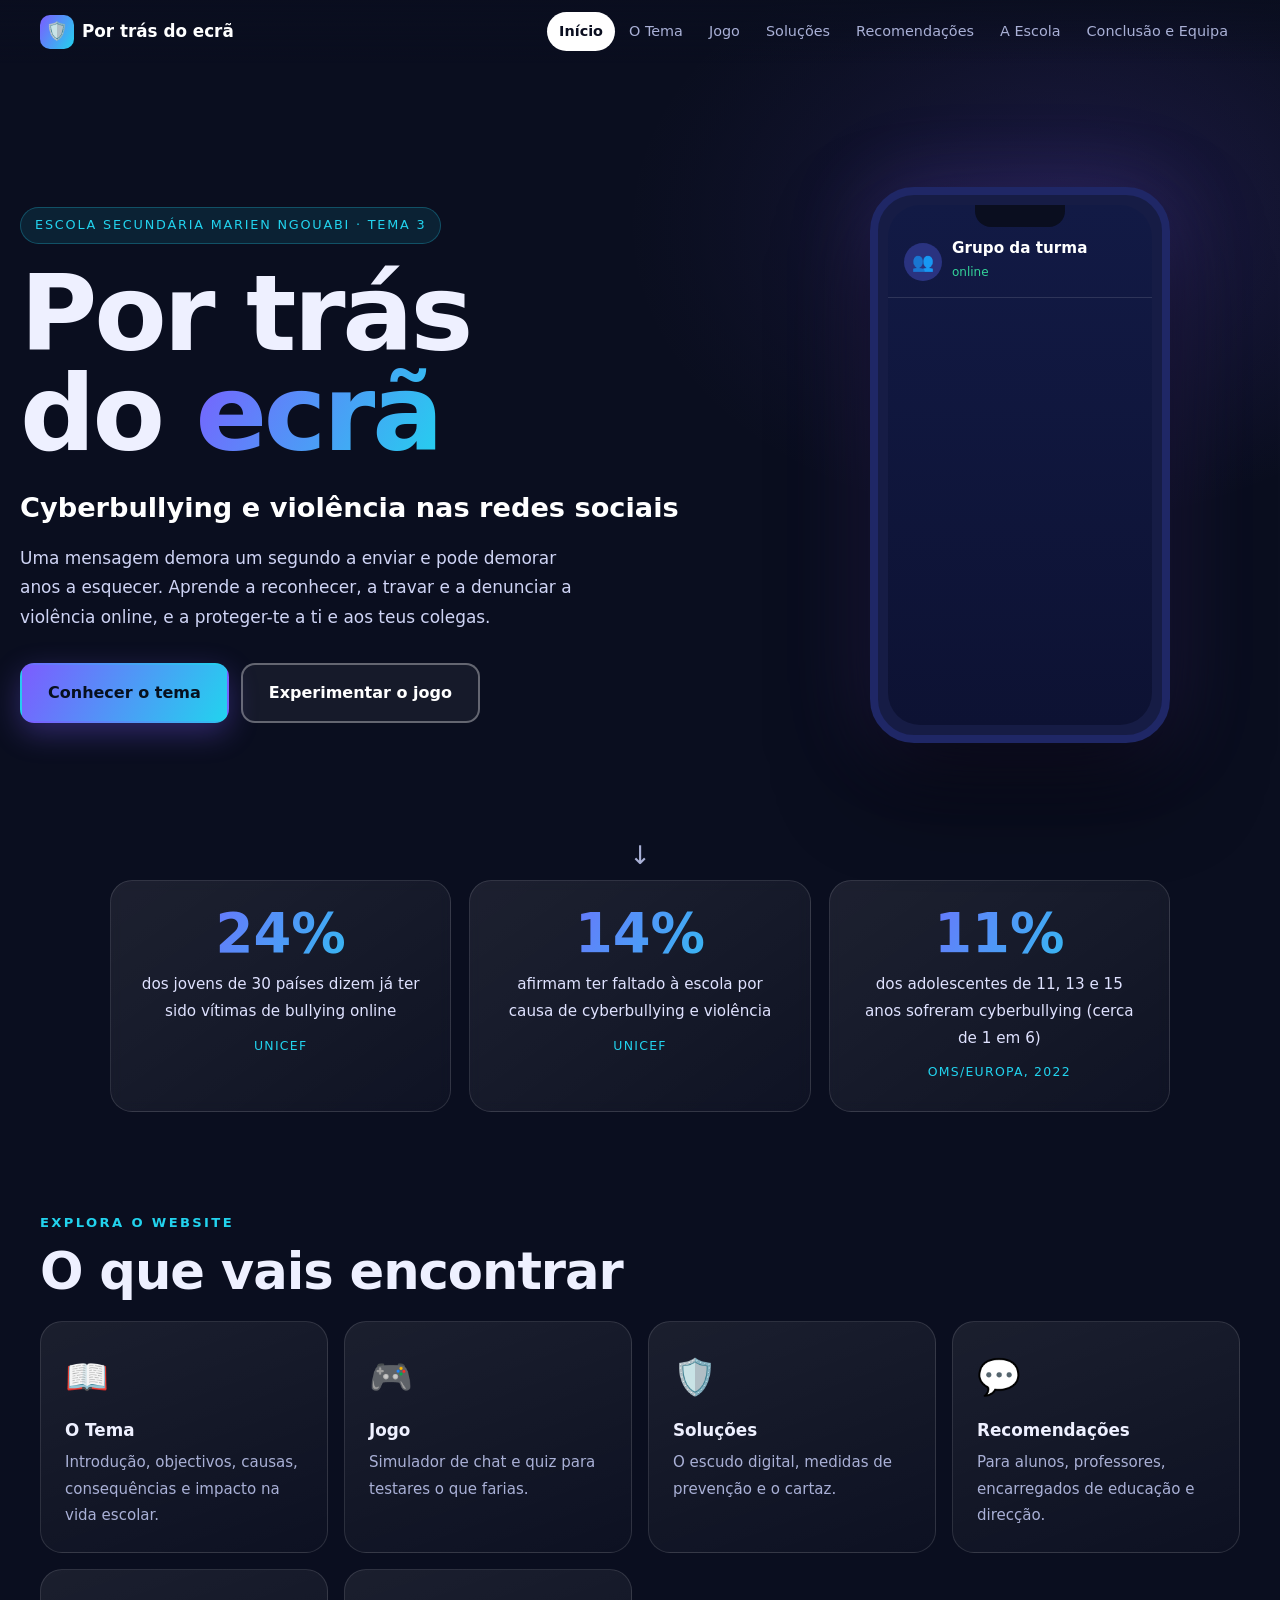
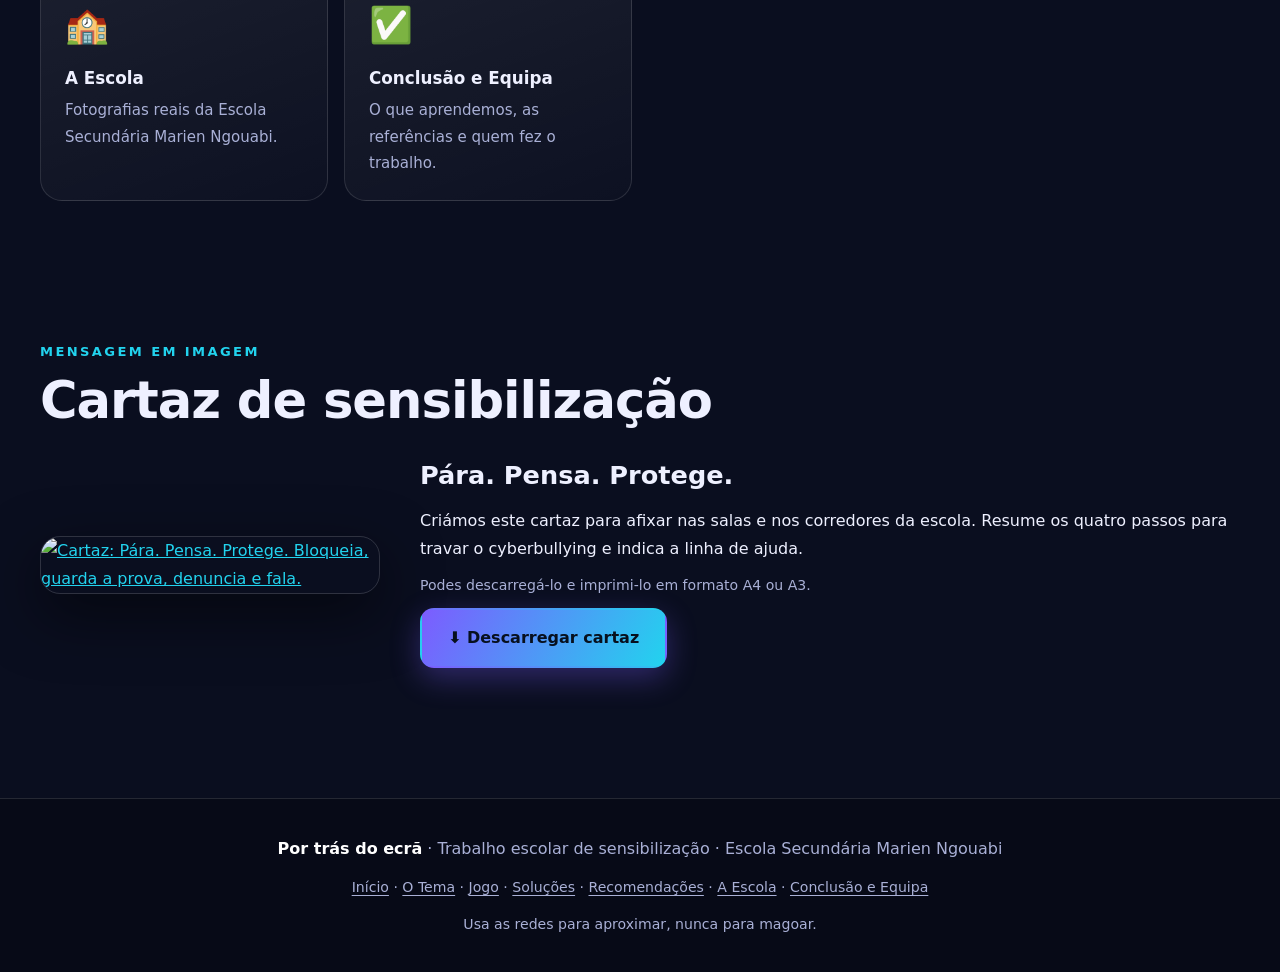
==== index.html @ ba6f8e63 "Add files via upload" ====
<!DOCTYPE html>
<html lang="pt">
<head>
<meta charset="UTF-8">
<meta name="viewport" content="width=device-width, initial-scale=1">
<title>Cyberbullying e violência nas redes sociais | Por trás do ecrã</title>
<meta name="description" content="Website educativo sobre cyberbullying e violência nas redes sociais. Escola Secundária Marien Ngouabi.">
<link rel="stylesheet" href="style.css">
</head>
<body>
<header id="nav">
  <div class="nav-in">
    <a class="logo" href="index.html"><span class="lg">🛡️</span> Por trás do ecrã</a>
    <button id="burger" aria-label="Abrir menu" aria-expanded="false">☰</button>
    <nav id="menu">
      <a href="index.html" class="on" aria-current="page">Início</a>
      <a href="tema.html">O Tema</a>
      <a href="jogo.html">Jogo</a>
      <a href="solucoes.html">Soluções</a>
      <a href="recomendacoes.html">Recomendações</a>
      <a href="escola.html">A Escola</a>
      <a href="conclusao.html">Conclusão e Equipa</a>
    </nav>
  </div>
</header>
<main class="pg">
<section id="inicio" class="hero">
  <div class="hero-bg"></div>
  <div class="hero-in">
    <div class="hero-txt">
      <p class="kicker">Escola Secundária Marien Ngouabi · Tema 3</p>
      <h1>Por trás<br>do <em>ecrã</em></h1>
      <p class="sub">Cyberbullying e violência nas redes sociais</p>
      <p class="lead">Uma mensagem demora um segundo a enviar e pode demorar anos a esquecer. Aprende a reconhecer, a travar e a denunciar a violência online, e a proteger-te a ti e aos teus colegas.</p>
      <div class="cta">
        <a class="btn pri" href="tema.html">Conhecer o tema</a>
        <a class="btn ghost" href="jogo.html">Experimentar o jogo</a>
      </div>
    </div>
    <div class="phone" aria-hidden="true">
      <div class="notch"></div>
      <div class="screen">
        <div class="ph-head"><span class="av">👥</span><div><b>Grupo da turma</b><small>online</small></div></div>
        <div class="ph-body">
          <div class="msg m1">Viram o que ela publicou? 😂</div>
          <div class="msg m2">Ninguém gosta de ti, sai do grupo</div>
          <div class="msg m3">Vou partilhar a tua foto 😈</div>
          <div class="shield sh">
            <span>🛡️</span>
            <b>Parar. Bloquear. Guardar. Contar.</b>
            <small>Não estás sozinho(a).</small>
          </div>
        </div>
      </div>
    </div>
  </div>
  <a class="down" href="tema.html" aria-label="Descer">↓</a>
</section>
<section class="stats">
  <div class="stat rv"><b class="cnt" data-to="33" data-suf="%">0</b><p>dos jovens de 30 países dizem já ter sido vítimas de bullying online</p><small>UNICEF</small></div>
  <div class="stat rv"><b class="cnt" data-to="20" data-suf="%">0</b><p>afirmam ter faltado à escola por causa de cyberbullying e violência</p><small>UNICEF</small></div>
  <div class="stat rv"><b class="cnt" data-to="15" data-suf="%">0</b><p>dos adolescentes de 11, 13 e 15 anos sofreram cyberbullying (cerca de 1 em 6)</p><small>OMS/Europa, 2022</small></div>
</section>
<section class="sec">
  <p class="eyebrow rv">Explora o website</p>
  <h2 class="rv">O que vais encontrar</h2>
  <div class="cards6 navcards">
    <a class="tile rv" href="tema.html"><span>📖</span><h4>O Tema</h4><p>Introdução, objectivos, causas, consequências e impacto na vida escolar.</p></a>
    <a class="tile rv" href="jogo.html"><span>🎮</span><h4>Jogo</h4><p>Simulador de chat e quiz para testares o que farias.</p></a>
    <a class="tile rv" href="solucoes.html"><span>🛡️</span><h4>Soluções</h4><p>O escudo digital, medidas de prevenção e o cartaz.</p></a>
    <a class="tile rv" href="recomendacoes.html"><span>💬</span><h4>Recomendações</h4><p>Para alunos, professores, encarregados de educação e direcção.</p></a>
    <a class="tile rv" href="escola.html"><span>🏫</span><h4>A Escola</h4><p>Fotografias reais da Escola Secundária Marien Ngouabi.</p></a>
    <a class="tile rv" href="conclusao.html"><span>✅</span><h4>Conclusão e Equipa</h4><p>O que aprendemos, as referências e quem fez o trabalho.</p></a>
  </div>
</section>
<section class="sec poster-sec">
  <p class="eyebrow rv">Mensagem em imagem</p>
  <h2 class="rv">Cartaz de sensibilização</h2>
  <div class="poster">
    <a class="rv" href="img/cartaz.jpg" target="_blank" rel="noopener"><img src="img/cartaz.jpg" alt="Cartaz: Pára. Pensa. Protege. Bloqueia, guarda a prova, denuncia e fala." loading="lazy"></a>
    <div class="rv">
      <h3>Pára. Pensa. Protege.</h3>
      <p>Criámos este cartaz para afixar nas salas e nos corredores da escola. Resume os quatro passos para travar o cyberbullying e indica a linha de ajuda.</p>
      <p class="muted small">Podes descarregá-lo e imprimi-lo em formato A4 ou A3.</p>
      <p><a class="btn pri" href="img/cartaz.jpg" download="cartaz-cyberbullying.jpg">⬇ Descarregar cartaz</a></p>
    </div>
  </div>
</section>
</main>
<footer>
  <p><b>Por trás do ecrã</b> · Trabalho escolar de sensibilização · Escola Secundária Marien Ngouabi</p>
  <p class="small fnav"><a href="index.html">Início</a> · <a href="tema.html">O Tema</a> · <a href="jogo.html">Jogo</a> · <a href="solucoes.html">Soluções</a> · <a href="recomendacoes.html">Recomendações</a> · <a href="escola.html">A Escola</a> · <a href="conclusao.html">Conclusão e Equipa</a></p>
  <p class="small">Usa as redes para aproximar, nunca para magoar.</p>
</footer>
<div id="lb" class="lb" hidden><button type="button" id="lbx" aria-label="Fechar">✕</button><img id="lbi" alt=""><p id="lbc"></p></div>
<script src="equipa.js"></script>
<script src="script.js"></script>
</body>
</html>
---- style.css ----
:root{--bg:#0a0e1f;--bg2:#0f1533;--card:#ffffff0d;--line:#ffffff1f;--ink:#eef0ff;--mut:#a9b0d6;--v:#7c5cff;--c:#22d3ee;--r:#ff5d8f;--g:#34d399;--y:#fbbf24;--grad:linear-gradient(120deg,#7c5cff,#22d3ee)}
*{box-sizing:border-box;margin:0;padding:0}
html{scroll-behavior:smooth;scroll-padding-top:72px}
body{background:var(--bg);color:var(--ink);font-family:system-ui,-apple-system,"Segoe UI",Roboto,Arial,sans-serif;line-height:1.75;overflow-x:hidden;-webkit-text-size-adjust:100%}
a{color:var(--c)}b{color:#fff}img{max-width:100%;display:block}
.muted{color:var(--mut)}.small{font-size:.88rem}
p+p{margin-top:12px}
:focus-visible{outline:3px solid var(--c);outline-offset:3px}

/* nav */
#nav{position:fixed;top:0;left:0;right:0;z-index:50;transition:background .3s,backdrop-filter .3s,box-shadow .3s}
#nav.sc{background:#0a0e1fdd;backdrop-filter:blur(12px);box-shadow:0 1px 0 var(--line)}
.nav-in{max-width:1240px;margin:auto;display:flex;align-items:center;justify-content:space-between;padding:12px 20px;gap:16px}
.logo{display:flex;align-items:center;gap:8px;font-weight:800;color:#fff;text-decoration:none;font-size:1.05rem;white-space:nowrap}
.lg{display:grid;place-items:center;width:34px;height:34px;border-radius:10px;background:var(--grad);font-size:1.1rem}
#menu{display:flex;gap:2px}
#menu a{color:var(--mut);text-decoration:none;padding:7px 12px;border-radius:30px;font-size:.9rem;transition:.2s}
#menu a:hover{color:#fff;background:#ffffff14}
#menu a.on{color:#0a0e1f;background:#fff;font-weight:600}
#burger{display:none;background:#ffffff14;border:1px solid var(--line);color:#fff;font-size:1.3rem;padding:4px 12px;border-radius:10px;cursor:pointer}

/* hero */
.hero{position:relative;min-height:100vh;display:flex;align-items:center;padding:110px 20px 80px;overflow:hidden}
.hero-bg{position:absolute;inset:0;background:linear-gradient(90deg,#0a0e1ff0 0%,#0a0e1fb0 45%,#0a0e1f40 100%),linear-gradient(180deg,#0a0e1f00 60%,var(--bg) 100%),radial-gradient(700px 500px at 82% 25%,#7c5cff40,transparent 60%),url(img/telhado.jpg) center/cover no-repeat}
.hero-in{position:relative;max-width:1240px;margin:auto;width:100%;display:grid;grid-template-columns:1.2fr .8fr;gap:40px;align-items:center}
.kicker{display:inline-block;font-size:.8rem;letter-spacing:.14em;text-transform:uppercase;color:var(--c);background:#22d3ee1a;border:1px solid #22d3ee44;padding:6px 14px;border-radius:30px;margin-bottom:20px}
.hero h1{font-size:clamp(3rem,9vw,6.6rem);line-height:.95;font-weight:900;letter-spacing:-.03em}
.hero h1 em{font-style:normal;background:var(--grad);-webkit-background-clip:text;background-clip:text;color:transparent}
.sub{font-size:clamp(1.15rem,2.6vw,1.7rem);font-weight:600;margin:20px 0 12px;color:#fff}
.lead{max-width:560px;color:#cfd4f5;font-size:1.06rem}
.cta{display:flex;gap:12px;flex-wrap:wrap;margin-top:30px}
.btn{display:inline-block;font:inherit;font-weight:700;border-radius:14px;padding:14px 26px;text-decoration:none;cursor:pointer;border:2px solid transparent;transition:.2s}
.btn.pri{background:var(--grad);color:#07101e;box-shadow:0 10px 30px #7c5cff55}
.btn.ghost{border-color:#ffffff55;color:#fff;background:#ffffff0d}
.btn:hover{transform:translateY(-3px)}
.down{position:absolute;bottom:22px;left:50%;transform:translateX(-50%);color:var(--mut);text-decoration:none;font-size:1.6rem;animation:bob 1.6s infinite}
@keyframes bob{50%{transform:translate(-50%,8px)}}

/* phone */
.phone{width:min(300px,78vw);justify-self:center;background:#161c45;border:8px solid #1f2766;border-radius:44px;padding:10px;box-shadow:0 40px 90px #000a,0 0 80px #7c5cff44;animation:float 6s ease-in-out infinite;position:relative}
@keyframes float{50%{transform:translateY(-12px) rotate(.6deg)}}
.notch{position:absolute;top:10px;left:50%;transform:translateX(-50%);width:90px;height:22px;background:#0a0e1f;border-radius:0 0 16px 16px;z-index:2}
.screen{background:linear-gradient(180deg,#121a45,#0d1233);border-radius:32px;height:520px;overflow:hidden;position:relative}
.ph-head{display:flex;gap:10px;align-items:center;padding:34px 16px 12px;border-bottom:1px solid var(--line)}
.ph-head b{display:block;font-size:.95rem;line-height:1.2}.ph-head small{color:var(--g);font-size:.75rem}
.av{display:grid;place-items:center;width:38px;height:38px;border-radius:50%;background:#2a3380;font-size:1.1rem}
.ph-body{padding:16px;display:flex;flex-direction:column;gap:12px}
.msg{max-width:88%;padding:10px 14px;border-radius:16px 16px 16px 4px;background:#2a3380;font-size:.9rem;line-height:1.4;opacity:0;transform:translateY(14px)}
.msg.m1{animation:s1 14s infinite}.msg.m2{animation:s2 14s infinite}.msg.m3{animation:s3 14s infinite}
@keyframes s1{0%,3%{opacity:0;transform:translateY(14px)}8%,92%{opacity:1;transform:none}100%{opacity:0}}
@keyframes s2{0%,16%{opacity:0;transform:translateY(14px)}21%,92%{opacity:1;transform:none}100%{opacity:0}}
@keyframes s3{0%,29%{opacity:0;transform:translateY(14px)}34%,92%{opacity:1;transform:none}100%{opacity:0}}
.shield{position:absolute;left:14px;right:14px;bottom:18px;background:linear-gradient(135deg,#064e3b,#065f46);border:1px solid #34d39966;border-radius:20px;padding:16px;text-align:center;opacity:0;transform:translateY(40px) scale(.95);animation:sh 14s infinite}
.shield span{font-size:2rem;display:block}.shield b{display:block;font-size:.95rem}.shield small{color:#a7f3d0}
@keyframes sh{0%,52%{opacity:0;transform:translateY(40px) scale(.95)}60%,92%{opacity:1;transform:none}100%{opacity:0}}

/* stats */
.stats{max-width:1100px;margin:-20px auto 0;padding:0 20px;display:grid;grid-template-columns:repeat(3,1fr);gap:18px;position:relative;z-index:2}
.stat{background:linear-gradient(145deg,#ffffff14,#ffffff06);border:1px solid var(--line);border-radius:22px;padding:26px;text-align:center;backdrop-filter:blur(6px)}
.stat b{display:block;font-size:3.4rem;line-height:1;font-weight:900;background:var(--grad);-webkit-background-clip:text;background-clip:text;color:transparent}
.stat p{margin:10px 0 6px;font-size:.95rem;color:#dfe2ff}
.stat small{color:var(--c);font-size:.78rem;letter-spacing:.1em;text-transform:uppercase}

/* sections */
.sec{max-width:1240px;margin:auto;padding:100px 20px 40px}
.sec.alt{max-width:none;background:linear-gradient(180deg,var(--bg2),var(--bg));padding-bottom:90px;margin-top:60px}
.sec.alt>*{max-width:1200px;margin-left:auto;margin-right:auto}
.eyebrow{font-size:.82rem;letter-spacing:.18em;text-transform:uppercase;color:var(--c);font-weight:700;margin-bottom:8px}
h2{font-size:clamp(1.9rem,5vw,3.2rem);line-height:1.1;font-weight:900;letter-spacing:-.02em;margin-bottom:22px}
.h3{font-size:1.45rem;font-weight:800;margin:56px 0 16px}
h3{font-size:1.2rem;margin-bottom:10px}
h4{font-size:1.05rem;margin-bottom:4px}
.two{display:grid;grid-template-columns:1fr 1fr;gap:32px;align-items:start}
.glass{background:linear-gradient(145deg,#ffffff12,#ffffff05);border:1px solid var(--line);border-radius:22px;padding:26px}
.ticks{list-style:none}.ticks li{padding:6px 0 6px 30px;position:relative}
.ticks li::before{content:"✓";position:absolute;left:0;top:6px;width:20px;height:20px;border-radius:50%;background:var(--g);color:#052e22;font-size:.75rem;font-weight:900;display:grid;place-items:center}
.goal{border-left:5px solid var(--v);margin-bottom:18px}
.goal span{font-size:.75rem;letter-spacing:.16em;color:var(--c);font-weight:700}
.goal p{font-size:1.2rem;font-weight:600;color:#fff;margin-top:4px}
.goals{display:grid;grid-template-columns:repeat(auto-fit,minmax(250px,1fr));gap:14px}
.goals div{display:flex;gap:14px;align-items:flex-start;background:#ffffff0a;border:1px solid var(--line);border-radius:16px;padding:16px}
.goals i{flex:none;width:34px;height:34px;border-radius:10px;background:var(--grad);color:#07101e;font-style:normal;font-weight:900;display:grid;place-items:center}
.tablewrap{overflow-x:auto;border-radius:18px;border:1px solid var(--line)}
table{width:100%;border-collapse:collapse;min-width:560px}
th,td{padding:14px 18px;text-align:left;border-bottom:1px solid var(--line)}
th{background:#ffffff12;font-size:.85rem;letter-spacing:.08em;text-transform:uppercase}
th:last-child,td:last-child{background:#ff5d8f12}
td:first-child{font-weight:700;color:var(--c)}
tr:last-child td{border-bottom:0}
.cards6{display:grid;grid-template-columns:repeat(auto-fit,minmax(250px,1fr));gap:16px}
.tile{background:linear-gradient(160deg,#ffffff12,#ffffff04);border:1px solid var(--line);border-radius:22px;padding:24px;transition:.25s}
.tile:hover{transform:translateY(-6px);border-color:#7c5cff88;box-shadow:0 20px 50px #7c5cff22}
.tile span{font-size:2.2rem;display:block;margin-bottom:8px}.tile p{color:var(--mut);font-size:.94rem}
.chips{display:flex;flex-wrap:wrap;gap:10px}
.chips span{padding:9px 16px;border-radius:30px;background:#7c5cff22;border:1px solid #7c5cff66;font-size:.92rem}
.cons{display:grid;grid-template-columns:repeat(auto-fit,minmax(200px,1fr));gap:14px}
.cons div{background:#ffffff0a;border:1px solid var(--line);border-top:4px solid var(--r);border-radius:16px;padding:20px}
.cons span{font-size:1.7rem}.cons p{color:var(--mut);font-size:.92rem}
.note{margin-top:20px;border-left:4px solid var(--y);padding:6px 0 6px 18px;color:#e6e8ff}
.bars{display:grid;gap:14px}.br span{display:block;font-size:.85rem;color:var(--mut);margin-bottom:4px}
.br div{height:26px;background:#ffffff14;border-radius:30px;overflow:hidden}
.br i{display:block;height:100%;width:0;font-style:normal;font-size:.78rem;font-weight:700;color:#07101e;padding-left:12px;line-height:26px;border-radius:30px;background:var(--grad);transition:width 1.4s cubic-bezier(.2,.8,.2,1)}
.br i.alt{background:linear-gradient(120deg,#ff5d8f,#fbbf24)}
.in .br i,.br.in i{width:calc(var(--w)*5.5)}
.glass small.muted{display:block;margin-top:14px;font-size:.8rem}

/* game */
.game-two{gap:40px}
.chat{background:#0b1030;border:1px solid var(--line);border-radius:22px;overflow:hidden;margin-top:14px}
.chat-h{display:flex;gap:10px;align-items:center;padding:14px 16px;background:#161c45}
.chat-h b{display:block;line-height:1.2}.chat-h small{color:var(--mut)}
.chat-b{padding:16px;display:flex;flex-direction:column;gap:10px;max-height:360px;overflow-y:auto}
.b{max-width:86%;padding:10px 14px;border-radius:16px;font-size:.92rem;line-height:1.45;animation:pop .35s}
.b i{display:block;font-style:normal;font-size:.72rem;color:var(--c);font-weight:700}
.b.in{background:#232b6b;border-bottom-left-radius:4px}
.b.out{background:linear-gradient(135deg,#7c5cff,#5b7cff);align-self:flex-end;border-bottom-right-radius:4px}
@keyframes pop{from{opacity:0;transform:translateY(10px) scale(.96)}}
.opts{display:grid;gap:10px;margin-top:14px}
.opts button{font:inherit;text-align:left;background:#ffffff0d;color:var(--ink);border:2px solid var(--line);border-radius:14px;padding:13px 16px;cursor:pointer;transition:.2s}
.opts button:hover:not(:disabled){border-color:var(--c);transform:translateX(4px)}
.opts button:disabled{opacity:.45;cursor:default}
.opts button.pick{opacity:1;border-color:#fff}
.outcome{margin-top:14px;border-radius:16px;padding:18px;display:none}
.outcome.show{display:block;animation:pop .4s}
.outcome h4{margin-bottom:4px}
.outcome.good{background:#06402f;border:1px solid var(--g)}.outcome.mid{background:#4a3a07;border:1px solid var(--y)}.outcome.bad{background:#4a1224;border:1px solid var(--r)}
.outcome button{margin-top:10px;font:inherit;font-weight:700;background:#fff;color:#0a0e1f;border:0;border-radius:10px;padding:8px 16px;cursor:pointer}
.quiz{min-height:330px}
.q-top{display:flex;justify-content:space-between;color:var(--mut);font-size:.85rem;margin-bottom:12px}
.q-s{font-size:1.2rem;font-weight:600;color:#fff;min-height:84px}
.q-b{display:flex;gap:12px;margin-top:14px}
.q-b button{flex:1;font:inherit;font-weight:700;border-radius:14px;padding:14px;border:2px solid var(--line);background:#ffffff0d;color:#fff;cursor:pointer;transition:.2s}
.q-b button:hover:not(:disabled){border-color:var(--c)}
.q-b button.ok{background:#06402f;border-color:var(--g)}.q-b button.no{background:#4a1224;border-color:var(--r)}
.q-e{margin-top:14px;color:#dfe2ff;min-height:70px;font-size:.95rem}
.q-n{margin-top:10px;font:inherit;font-weight:700;background:#fff;color:#0a0e1f;border:0;border-radius:10px;padding:9px 18px;cursor:pointer}
.q-end{text-align:center;padding:20px 0}
.q-end b{font-size:3rem;background:var(--grad);-webkit-background-clip:text;background-clip:text;color:transparent;display:block}

/* soluções */
.bgdf{display:grid;grid-template-columns:repeat(auto-fit,minmax(230px,1fr));gap:16px;margin-top:20px}
.bgdf div{background:#ffffff0a;border:1px solid var(--line);border-radius:22px;padding:26px 22px;position:relative;overflow:hidden}
.bgdf i{position:absolute;right:14px;top:-4px;font-size:5rem;font-weight:900;font-style:normal;color:#ffffff0f}
.bgdf h4{font-size:1.25rem;color:var(--c)}.bgdf p{color:#dfe2ff;font-size:.95rem}
.alert{margin-top:22px;background:#4a3a0766;border:1px solid #fbbf2477;border-left:6px solid var(--y);border-radius:16px;padding:18px 20px}
.checks{display:grid;gap:10px;margin-top:12px}
.checks label{display:flex;gap:12px;align-items:flex-start;background:#ffffff0a;border:1px solid var(--line);border-radius:14px;padding:12px 14px;cursor:pointer;transition:.2s}
.checks label:hover{border-color:#ffffff55}
.checks input{width:20px;height:20px;margin-top:3px;accent-color:var(--g);flex:none}
.shieldbox{text-align:center;position:sticky;top:90px}
.ring{--p:0;width:190px;height:190px;border-radius:50%;margin:0 auto 14px;display:grid;place-items:center;background:conic-gradient(var(--g) calc(var(--p)*1%),#ffffff1a 0);transition:background .4s}
.ring div{width:152px;height:152px;border-radius:50%;background:var(--bg2);display:grid;place-items:center;font-size:2.6rem;font-weight:900}
.think{display:grid;grid-template-columns:repeat(auto-fit,minmax(200px,1fr));gap:14px}
.think div{background:linear-gradient(145deg,#7c5cff33,#22d3ee1a);border:1px solid #7c5cff55;border-radius:18px;padding:20px}
.think b{display:block;font-size:1.1rem}.think span{color:#dfe2ff;font-size:.92rem}
.recs{display:grid;grid-template-columns:repeat(auto-fit,minmax(260px,1fr));gap:16px}
.recs article{background:#ffffff0a;border:1px solid var(--line);border-radius:22px;padding:26px;transition:.25s}
.recs article:hover{transform:translateY(-5px);border-color:#22d3ee77}
.recs span{font-size:2rem}.recs p{color:var(--mut);font-size:.95rem}

/* gallery */
.gallery{display:grid;grid-template-columns:repeat(6,1fr);grid-auto-rows:150px;gap:14px;margin:24px 0 14px}
.gallery figure{position:relative;border-radius:22px;overflow:hidden;border:1px solid var(--line)}
.gallery button{display:block;width:100%;height:100%;border:0;padding:0;background:none;cursor:zoom-in}
.gallery img{width:100%;height:100%;object-fit:cover;transition:transform .8s}
.gallery figure:hover img{transform:scale(1.08)}
.gallery figcaption{position:absolute;left:0;right:0;bottom:0;padding:30px 16px 12px;background:linear-gradient(transparent,#0a0e1fe6);font-size:.88rem;pointer-events:none}
.g1{grid-column:span 4;grid-row:span 2}.g2{grid-column:span 2;grid-row:span 3}.g3{grid-column:span 2;grid-row:span 2}.g4{grid-column:span 2;grid-row:span 1}
.lb{position:fixed;inset:0;z-index:100;background:#050814f2;display:grid;place-items:center;align-content:center;padding:20px;gap:12px}
.lb[hidden]{display:none}
.lb img{max-height:80vh;border-radius:14px;box-shadow:0 30px 80px #000}
.lb p{color:var(--mut)}
#lbx{position:absolute;top:18px;right:20px;font-size:1.4rem;color:#fff;background:#ffffff1a;border:0;border-radius:50%;width:46px;height:46px;cursor:pointer}
blockquote{font-size:clamp(1.3rem,3vw,2rem);font-weight:800;line-height:1.3;background:var(--grad);-webkit-background-clip:text;background-clip:text;color:transparent;border-left:6px solid var(--v);padding-left:20px}
blockquote b{color:inherit;-webkit-text-fill-color:transparent}
.refs{list-style:none;display:grid;gap:10px}.refs li{background:#ffffff0a;border:1px solid var(--line);border-radius:14px;padding:12px 16px;overflow-wrap:anywhere}
.team{display:grid;gap:18px}.team .school{font-size:1.5rem;font-weight:800}
.team .meta{display:flex;gap:10px;flex-wrap:wrap}.team .meta span{border:1px solid var(--c);color:var(--c);padding:5px 14px;border-radius:30px;font-size:.88rem}
.members{display:grid;grid-template-columns:repeat(auto-fit,minmax(250px,1fr));gap:12px}
.member{display:flex;align-items:center;gap:14px;background:#ffffff0a;border:1px solid var(--line);border-radius:14px;padding:12px 16px}
.member b{background:var(--grad);color:#07101e;border-radius:8px;padding:3px 10px;font-size:.88rem}
.docente{background:#ffffff0a;border-left:5px solid var(--r);padding:12px 18px;border-radius:12px}
footer{margin-top:80px;border-top:1px solid var(--line);text-align:center;padding:36px 16px;background:#070a17;color:var(--mut)}

.rv{opacity:0;transform:translateY(26px);transition:opacity .8s,transform .8s}
.rv.in{opacity:1;transform:none}

@media(max-width:900px){
 #burger{display:block}
 #menu{display:none;position:absolute;top:100%;left:12px;right:12px;flex-direction:column;background:#0f1533f5;border:1px solid var(--line);border-radius:18px;padding:10px;backdrop-filter:blur(14px)}
 #menu.open{display:flex}#menu a{padding:12px 16px}
 .hero-in,.two{grid-template-columns:1fr}
 .hero{padding-top:100px}.phone{margin-top:10px}
 .stats{grid-template-columns:1fr;margin-top:10px}
 .gallery{grid-template-columns:repeat(2,1fr);grid-auto-rows:150px}
 .g1{grid-column:span 2;grid-row:span 1}.g2{grid-column:span 1;grid-row:span 2}.g3{grid-column:span 1;grid-row:span 2}.g4{grid-column:span 2;grid-row:span 1}
 .shieldbox{position:static}
 .sec{padding-top:80px}
}
@media(prefers-reduced-motion:reduce){
 html{scroll-behavior:auto}.rv{opacity:1;transform:none;transition:none}.phone,.down{animation:none}
 .msg,.shield{animation:none;opacity:1;transform:none}.shield{position:static;margin-top:10px}
}
#nav:not(.sc){background:linear-gradient(#0a0e1fcc,transparent)}

/* ---- páginas internas ---- */
.sec.first{padding-top:130px}
.navcards a.tile{display:block;color:inherit;text-decoration:none;transition:transform .2s,border-color .2s}
.navcards a.tile:hover,.navcards a.tile:focus-visible{transform:translateY(-4px);border-color:var(--c)}
.poster{display:grid;grid-template-columns:minmax(0,340px) 1fr;gap:40px;align-items:center;margin-top:24px}
.poster img{width:100%;height:auto;border-radius:20px;border:1px solid #ffffff26;box-shadow:0 20px 60px #0008;display:block}
.poster h3{font-size:1.6rem;margin-bottom:10px}
.poster p{margin:10px 0}
.fnav a{color:inherit;text-decoration:underline;text-underline-offset:3px}
@media(max-width:760px){.poster{grid-template-columns:1fr}.poster img{max-width:360px;margin:0 auto}.sec.first{padding-top:110px}}
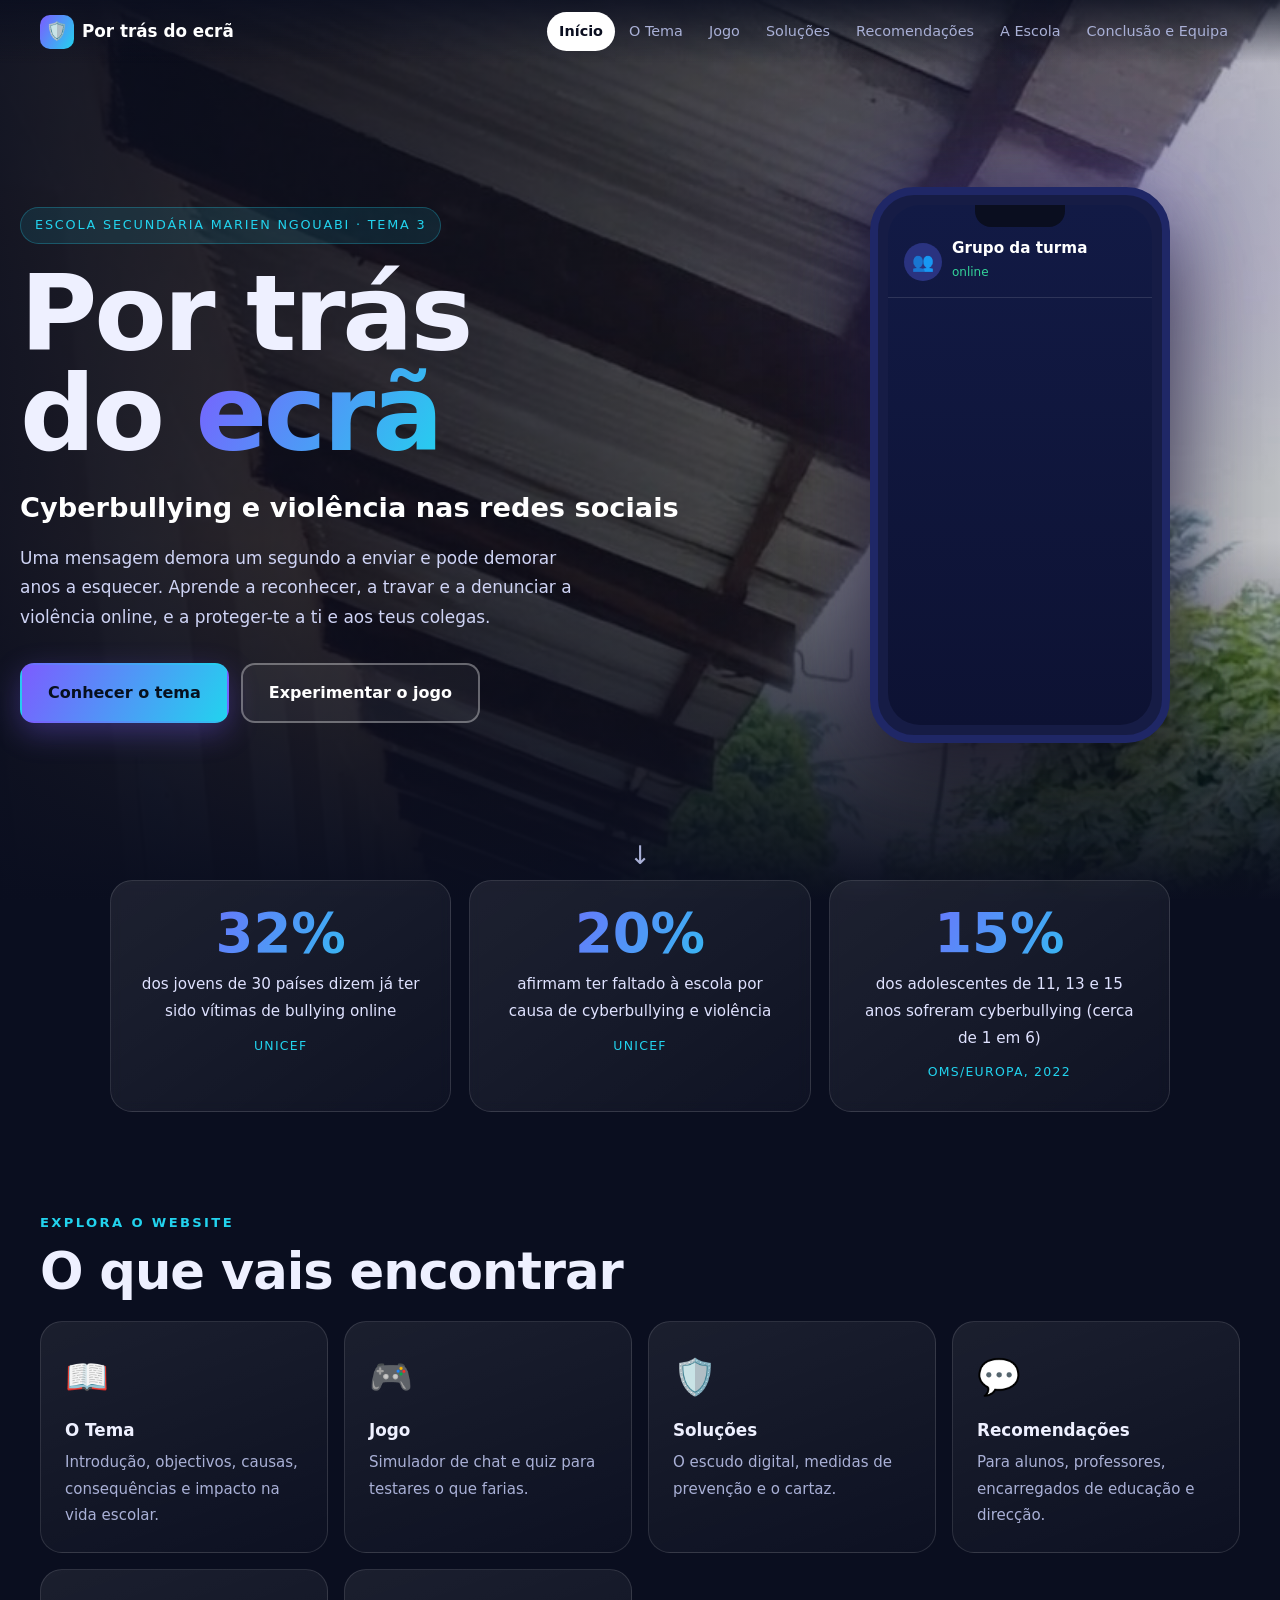
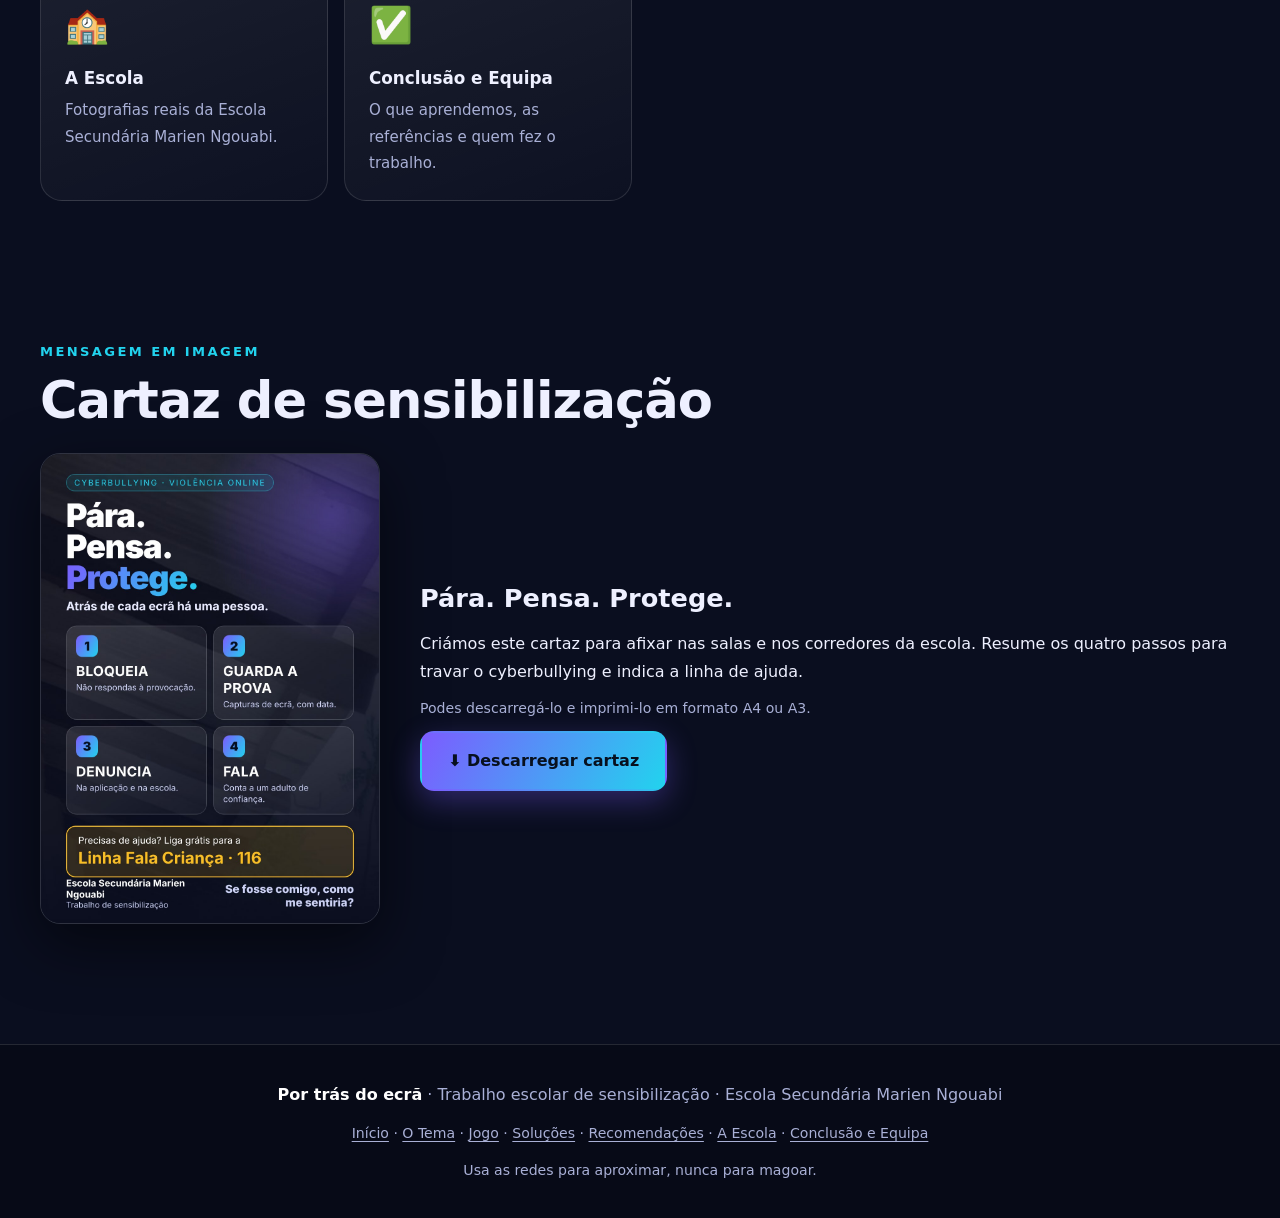
==== commit 69640f51: "Add files via upload" ====
--- a/index.html
+++ b/index.html
@@ -77,12 +77,12 @@
   <p class="eyebrow rv">Mensagem em imagem</p>
   <h2 class="rv">Cartaz de sensibilização</h2>
   <div class="poster">
-    <a class="rv" href="img/cartaz.jpg" target="_blank" rel="noopener"><img src="img/cartaz.jpg" alt="Cartaz: Pára. Pensa. Protege. Bloqueia, guarda a prova, denuncia e fala." loading="lazy"></a>
+    <div class="rv"><img src="[data-uri]" alt="Cartaz: Pára. Pensa. Protege. Bloqueia, guarda a prova, denuncia e fala."></div>
     <div class="rv">
       <h3>Pára. Pensa. Protege.</h3>
       <p>Criámos este cartaz para afixar nas salas e nos corredores da escola. Resume os quatro passos para travar o cyberbullying e indica a linha de ajuda.</p>
       <p class="muted small">Podes descarregá-lo e imprimi-lo em formato A4 ou A3.</p>
-      <p><a class="btn pri" href="img/cartaz.jpg" download="cartaz-cyberbullying.jpg">⬇ Descarregar cartaz</a></p>
+      <p><a class="btn pri" href="[data-uri]